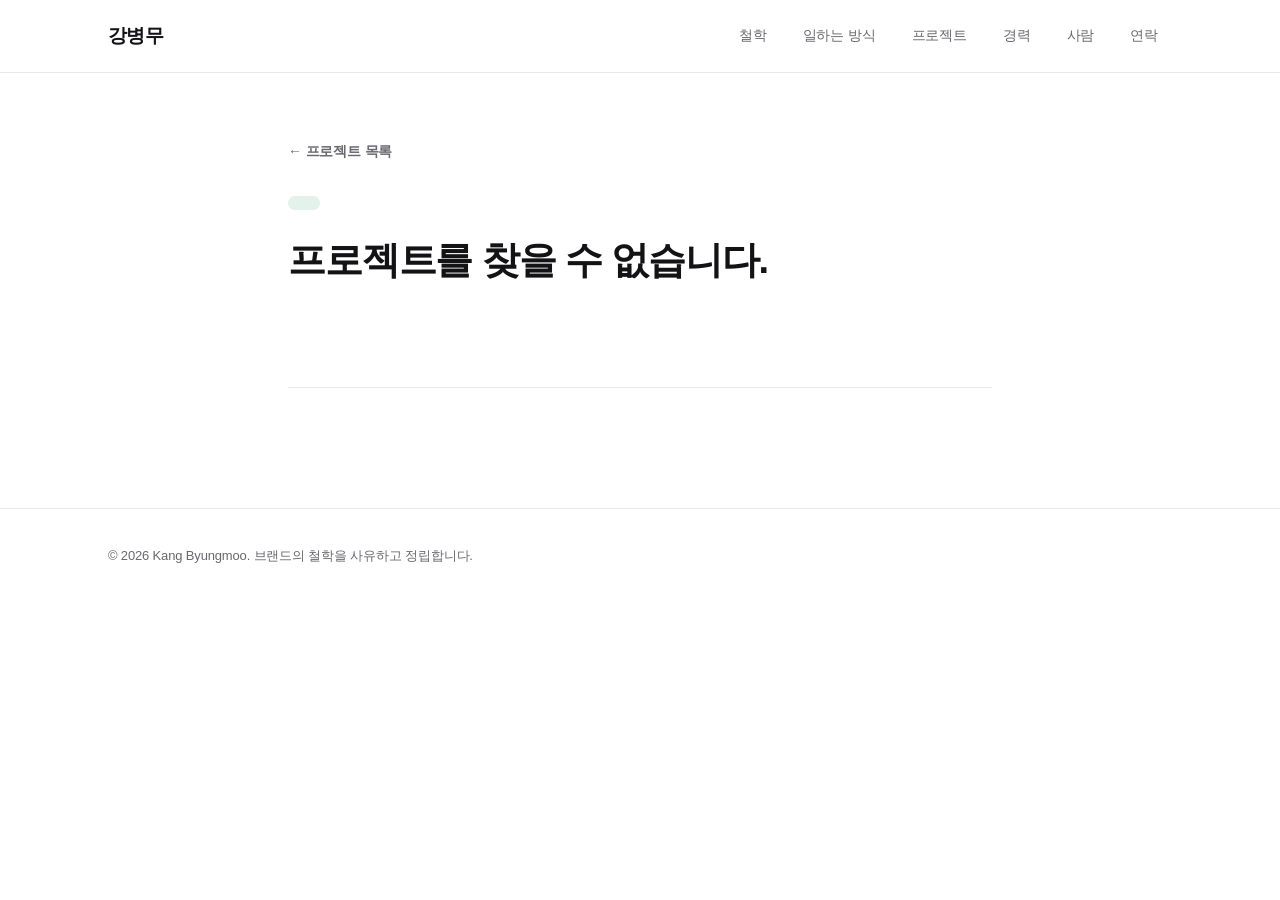
==== project.html @ e7eced91 "first commit" ====
<!DOCTYPE html>
<html lang="ko">
<head>
<meta charset="UTF-8">
<meta name="viewport" content="width=device-width, initial-scale=1.0">
<title>프로젝트 상세 | 강병무</title>
<meta name="description" content="강병무 포트폴리오 프로젝트 상세 페이지">
<link rel="stylesheet" as="style" crossorigin href="https://cdn.jsdelivr.net/gh/orioncactus/pretendard@v1.3.9/dist/web/variable/pretendardvariable-dynamic-subset.min.css">
<link rel="stylesheet" href="css/style.css">
</head>
<body>

<header class="site-header">
  <div class="wrap header-inner">
    <a class="brand" href="index.html#top">강병무</a>
    <nav class="main-nav">
      <a href="index.html#about">철학</a>
      <a href="index.html#work">일하는 방식</a>
      <a href="index.html#projects">프로젝트</a>
      <a href="index.html#career">경력</a>
      <a href="index.html#person">사람</a>
      <a href="index.html#contact">연락</a>
    </nav>
    <button class="nav-toggle" id="navToggle" aria-label="메뉴 열기" aria-expanded="false">
      <span></span><span></span><span></span>
    </button>
  </div>
</header>

<main id="top">
  <section class="detail">
    <div class="wrap detail-wrap">
      <a class="back-link" href="index.html#projects">← 프로젝트 목록</a>

      <div class="detail-head">
        <span class="detail-cat" id="detailCat"></span>
        <h1 id="detailTitle"></h1>
        <div class="tags" id="detailTags"></div>
      </div>

      <div class="detail-cover">
        <img id="detailCover" src="" alt="">
      </div>

      <div class="detail-body" id="detailBody"></div>

      <div class="stat-grid" id="detailStats" hidden></div>

      <nav class="detail-pagenav">
        <a id="prevProject" class="pagenav-link" hidden>← 이전 프로젝트</a>
        <a id="nextProject" class="pagenav-link" hidden>다음 프로젝트 →</a>
      </nav>
    </div>
  </section>
</main>

<footer class="site-footer">
  <div class="wrap">
    <p>&copy; 2026 Kang Byungmoo. 브랜드의 철학을 사유하고 정립합니다.</p>
  </div>
</footer>

<script src="js/projects-data.js"></script>
<script src="js/project.js"></script>
<script src="js/main.js"></script>
</body>
</html>
---- css/style.css ----
:root{
  --bg:#ffffff;
  --bg-alt:#f4f4f6;
  --ink:#131316;
  --ink-soft:#68686f;
  --line:#e9e9ed;
  --accent:#1c6b52;
  --accent-soft:#e3f2ea;
  --terracotta:#ff5b35;
  --terracotta-soft:#ffe9e2;
  --card-bg:#ffffff;
  --max:1120px;
  --radius:20px;
  --sans:"Pretendard Variable", Pretendard, -apple-system, BlinkMacSystemFont, "Segoe UI", sans-serif;
}

*{box-sizing:border-box;}
html{scroll-behavior:smooth;}
body{
  margin:0;
  background:var(--bg);
  color:var(--ink);
  font-family:var(--sans);
  font-weight:400;
  line-height:1.7;
  letter-spacing:-0.01em;
  word-break:keep-all;
  -webkit-font-smoothing:antialiased;
}
a{color:inherit;text-decoration:none;}
ul,ol{list-style:none;margin:0;padding:0;}
h1,h2,h3{font-family:var(--sans);margin:0;letter-spacing:-0.02em;}
img{max-width:100%;display:block;}

.wrap{max-width:var(--max);margin:0 auto;padding:0 28px;}

/* header */
.site-header{
  position:sticky;top:0;z-index:50;
  background:rgba(255,255,255,0.72);
  backdrop-filter:blur(10px);
  -webkit-backdrop-filter:blur(10px);
  border-bottom:1px solid var(--line);
}
.header-inner{
  display:flex;align-items:center;justify-content:space-between;
  height:72px;
}
.brand{font-size:19px;font-weight:800;letter-spacing:-0.03em;}
.main-nav{display:flex;gap:8px;}
.main-nav a{
  font-size:14px;font-weight:500;color:var(--ink-soft);
  padding:8px 14px;border-radius:999px;transition:color .2s, background .2s;
}
.main-nav a:hover{color:var(--ink);background:var(--bg-alt);}
.nav-toggle{
  display:none;flex-direction:column;justify-content:center;gap:5px;
  width:32px;height:32px;background:none;border:none;cursor:pointer;padding:0;
}
.nav-toggle span{display:block;height:2px;background:var(--ink);border-radius:2px;transition:transform .2s, opacity .2s;}

/* hero */
.hero{position:relative;overflow:hidden;padding:128px 0 96px;}
.hero::before{
  content:"";position:absolute;top:-160px;right:-120px;
  width:480px;height:480px;border-radius:50%;z-index:0;
  background:radial-gradient(circle, var(--accent) 0%, transparent 70%);
  opacity:.16;filter:blur(20px);
}
.hero::after{
  content:"";position:absolute;bottom:-180px;left:-140px;
  width:420px;height:420px;border-radius:50%;z-index:0;
  background:radial-gradient(circle, var(--terracotta) 0%, transparent 70%);
  opacity:.12;filter:blur(20px);
}
.hero .wrap{position:relative;z-index:1;}
.hero-grid{
  display:grid;grid-template-columns:1.15fr 0.85fr;gap:64px;align-items:center;
}
.hero-photo{
  border-radius:28px;overflow:hidden;
  box-shadow:0 30px 60px -20px rgba(19,19,22,0.25);
}
.hero-photo img{width:100%;height:100%;object-fit:cover;aspect-ratio:4/3;}
.eyebrow{
  display:inline-flex;align-items:center;gap:8px;
  font-size:13px;letter-spacing:0.02em;
  color:var(--accent);font-weight:700;margin:0 0 22px;
  background:var(--accent-soft);padding:7px 16px;border-radius:999px;
}
.hero h1{
  font-size:clamp(36px, 5.6vw, 64px);
  line-height:1.16;
  font-weight:800;
  letter-spacing:-0.035em;
}
.hero h1 span{color:var(--accent);}
.hero-lead{
  margin:28px 0 0;max-width:560px;
  font-size:18px;line-height:1.6;color:var(--ink-soft);
}
.hero-cta{margin-top:38px;display:flex;gap:14px;flex-wrap:wrap;}
.btn{
  display:inline-block;padding:15px 28px;border-radius:999px;
  font-size:15px;font-weight:600;transition:transform .15s, background .2s, color .2s, box-shadow .2s;
  border:1px solid transparent;
}
.btn:hover{transform:translateY(-2px);}
.btn-primary{background:var(--ink);color:#fff;box-shadow:0 12px 24px -8px rgba(19,19,22,0.35);}
.btn-primary:hover{background:var(--accent);box-shadow:0 14px 28px -8px rgba(28,107,82,0.4);}
.btn-ghost{border-color:var(--line);color:var(--ink);background:#fff;}
.btn-ghost:hover{border-color:var(--ink);}

/* clients */
.clients{padding:32px 0;border-top:1px solid var(--line);border-bottom:1px solid var(--line);}
.clients-label{font-size:12px;color:var(--ink-soft);letter-spacing:0.08em;margin:0 0 14px;font-weight:600;}
.clients-list{display:flex;flex-wrap:wrap;gap:12px 16px;}
.clients-list li{
  font-size:13px;color:var(--ink-soft);font-weight:600;
  background:var(--bg-alt);padding:8px 16px;border-radius:999px;
}

/* sections generic */
section{padding:104px 0;}
.section-title{
  display:flex;align-items:center;gap:14px;
  font-size:30px;font-weight:800;margin-bottom:44px;
  letter-spacing:-0.03em;
}
.section-title .num{
  font-size:12px;color:var(--accent);
  font-weight:700;letter-spacing:0.04em;
  background:var(--accent-soft);padding:6px 12px;border-radius:999px;
}

/* about */
.about-text{
  max-width:680px;font-size:17px;line-height:1.75;color:var(--ink-soft);
  margin:0 0 20px;
}

/* roles */
.role-tabs{display:flex;gap:10px;flex-wrap:wrap;margin-bottom:36px;}
.role-tab{
  padding:11px 22px;border-radius:999px;border:1px solid var(--line);
  background:#fff;color:var(--ink-soft);font-size:14px;font-weight:600;font-family:var(--sans);
  cursor:pointer;transition:all .2s;
}
.role-tab.is-active{background:var(--ink);border-color:var(--ink);color:#fff;}
.role-panel{display:none;}
.role-panel.is-active{display:block;}
.role-desc{max-width:680px;font-size:17px;line-height:1.75;color:var(--ink-soft);}

/* projects */
.filter-bar{display:flex;gap:10px;flex-wrap:wrap;margin-bottom:36px;}
.filter-btn{
  padding:9px 20px;border-radius:999px;border:1px solid var(--line);
  background:var(--card-bg);color:var(--ink-soft);font-size:13px;font-weight:600;font-family:var(--sans);
  cursor:pointer;transition:all .2s;
}
.filter-btn.is-active{background:var(--accent);border-color:var(--accent);color:#fff;}
.project-grid{
  display:grid;grid-template-columns:repeat(3, 1fr);gap:22px;
}
.project-card{
  display:block;
  background:var(--card-bg);border:1px solid var(--line);border-radius:var(--radius);
  overflow:hidden;transition:transform .25s, box-shadow .25s, border-color .25s;
}
.project-card:hover{
  transform:translateY(-6px);
  box-shadow:0 24px 40px -16px rgba(19,19,22,0.16);
  border-color:transparent;
}
.project-cover{width:100%;aspect-ratio:16/9;object-fit:cover;display:block;background:var(--bg-alt);}
.project-card h3{font-size:16px;font-weight:700;line-height:1.5;margin:20px 22px 14px;letter-spacing:-0.01em;}
.project-card .tags{display:flex;flex-wrap:wrap;gap:6px;padding:0 22px 22px;}
.project-card .tags span{
  font-size:12px;padding:5px 12px;border-radius:999px;font-weight:600;
  background:var(--accent-soft);color:var(--accent);
}
.project-card[hidden]{display:none;}

/* career */
.timeline{border-top:1px solid var(--line);}
.timeline li{
  display:grid;grid-template-columns:130px 220px 1fr;gap:20px;
  padding:22px 0;border-bottom:1px solid var(--line);
  align-items:baseline;
}
.tl-period{font-size:13px;color:var(--terracotta);font-weight:700;letter-spacing:0.01em;}
.tl-role{font-size:17px;font-weight:700;letter-spacing:-0.01em;}
.tl-desc{font-size:15px;color:var(--ink-soft);}
.edu{margin-top:24px;font-size:14px;color:var(--ink-soft);}

/* person */
.identity-grid{
  display:grid;grid-template-columns:repeat(4, 1fr);gap:16px;margin-bottom:60px;
}
.identity-card{
  background:var(--bg-alt);border-radius:var(--radius);padding:28px 22px;
  transition:background .2s;
}
.identity-card:hover{background:var(--accent-soft);}
.identity-card h3{font-size:17px;font-weight:700;margin-bottom:8px;}
.identity-card p{font-size:14px;color:var(--ink-soft);margin:0;}
.writing-label{font-size:13px;color:var(--ink-soft);letter-spacing:0.08em;margin:0 0 14px;font-weight:600;}
.writing-list li{border-top:1px solid var(--line);}
.writing-list li:last-child{border-bottom:1px solid var(--line);}
.writing-list a{
  display:flex;justify-content:space-between;align-items:center;
  padding:20px 4px;font-size:16px;font-weight:500;transition:color .2s;
}
.writing-list a:hover{color:var(--accent);}
.writing-list a::after{content:"↗";font-size:14px;color:var(--ink-soft);}

/* contact */
.contact-lead{font-size:19px;color:var(--ink-soft);margin-bottom:32px;}
.contact-list{display:grid;gap:14px;max-width:480px;}
.contact-list li{
  display:flex;justify-content:space-between;align-items:center;
  padding:18px 20px;border-radius:16px;background:var(--bg-alt);
}
.contact-list span{font-size:12px;color:var(--ink-soft);letter-spacing:0.05em;text-transform:uppercase;font-weight:700;}
.contact-list a{font-size:16px;font-weight:600;}
.contact-list a:hover{color:var(--accent);}

/* project detail page */
.detail{padding:64px 0 96px;}
.detail-wrap{max-width:760px;}
.back-link{
  display:inline-flex;align-items:center;gap:6px;
  font-size:14px;font-weight:600;color:var(--ink-soft);margin-bottom:32px;
  transition:color .2s;
}
.back-link:hover{color:var(--accent);}
.detail-head{margin-bottom:32px;}
.detail-cat{
  display:inline-block;font-size:13px;font-weight:700;color:var(--accent);
  background:var(--accent-soft);padding:7px 16px;border-radius:999px;margin-bottom:18px;
}
.detail-head h1{
  font-size:clamp(26px, 4vw, 38px);font-weight:800;line-height:1.3;
  letter-spacing:-0.03em;margin-bottom:18px;
}
.detail-head .tags{display:flex;flex-wrap:wrap;gap:8px;}
.detail-head .tags span{
  font-size:13px;font-weight:600;padding:6px 14px;border-radius:999px;
  background:var(--bg-alt);color:var(--ink-soft);
}
.detail-cover{
  border-radius:var(--radius);overflow:hidden;margin-bottom:40px;
  box-shadow:0 20px 40px -16px rgba(19,19,22,0.18);
}
.detail-cover img{width:100%;aspect-ratio:16/9;object-fit:cover;}
.detail-body h3{
  font-size:20px;font-weight:800;margin:36px 0 14px;letter-spacing:-0.02em;
}
.detail-body p{
  font-size:17px;line-height:1.8;color:var(--ink-soft);margin:0 0 20px;
}
.detail-body p strong{color:var(--ink);font-weight:700;}
.body-list{margin:0 0 20px;padding-left:0;}
.body-list li{
  font-size:16px;line-height:1.7;color:var(--ink-soft);
  padding:12px 0 12px 22px;border-top:1px solid var(--line);position:relative;
}
.body-list li:last-child{border-bottom:1px solid var(--line);}
.body-list li::before{
  content:"";position:absolute;left:2px;top:21px;
  width:6px;height:6px;border-radius:50%;background:var(--terracotta);
}
.body-list a:hover{color:var(--accent);text-decoration:underline;}

.stat-grid{
  display:grid;grid-template-columns:repeat(auto-fit, minmax(180px, 1fr));
  gap:14px;margin:36px 0;
}
.stat-card{
  background:var(--bg-alt);border-radius:16px;padding:22px 20px;
  display:flex;flex-direction:column;gap:4px;
}
.stat-card strong{font-size:24px;font-weight:800;letter-spacing:-0.02em;}
.stat-card span{font-size:14px;color:var(--ink-soft);font-weight:600;}
.stat-card em{font-size:12px;color:var(--ink-soft);font-style:normal;opacity:.75;}

.detail-pagenav{
  display:flex;justify-content:space-between;gap:16px;
  margin-top:48px;padding-top:24px;border-top:1px solid var(--line);
}
.pagenav-link{font-size:14px;font-weight:700;color:var(--ink);transition:color .2s;}
.pagenav-link:hover{color:var(--accent);}

@media (max-width: 640px){
  .detail{padding:40px 0 64px;}
  .detail-pagenav{flex-direction:column;gap:12px;}
}

/* footer */
.site-footer{padding:36px 0;border-top:1px solid var(--line);}
.site-footer p{font-size:13px;color:var(--ink-soft);margin:0;}

/* reveal animation */
.reveal{opacity:0;transform:translateY(16px);transition:opacity .6s ease, transform .6s ease;}
.reveal.is-visible{opacity:1;transform:none;}

/* responsive */
@media (max-width: 860px){
  .project-grid{grid-template-columns:repeat(2, 1fr);}
  .identity-grid{grid-template-columns:repeat(2, 1fr);}
  .timeline li{grid-template-columns:1fr;gap:4px;}
  .hero-grid{grid-template-columns:1fr;gap:32px;}
  .hero-photo{order:-1;max-width:360px;}
}

@media (max-width: 640px){
  .main-nav{
    position:absolute;top:72px;left:0;right:0;
    background:#fff;border-bottom:1px solid var(--line);
    flex-direction:column;padding:12px 24px 20px;gap:2px;
    display:none;
  }
  .main-nav.is-open{display:flex;}
  .main-nav a{padding:12px 4px;border-radius:0;border-bottom:1px solid var(--line);}
  .main-nav a:last-child{border-bottom:none;}
  .nav-toggle{display:flex;}
  section{padding:72px 0;}
  .hero{padding:64px 0 56px;}
  .project-grid{grid-template-columns:1fr;}
  .identity-grid{grid-template-columns:1fr;}
  .contact-list li{flex-direction:column;align-items:flex-start;gap:6px;}
}
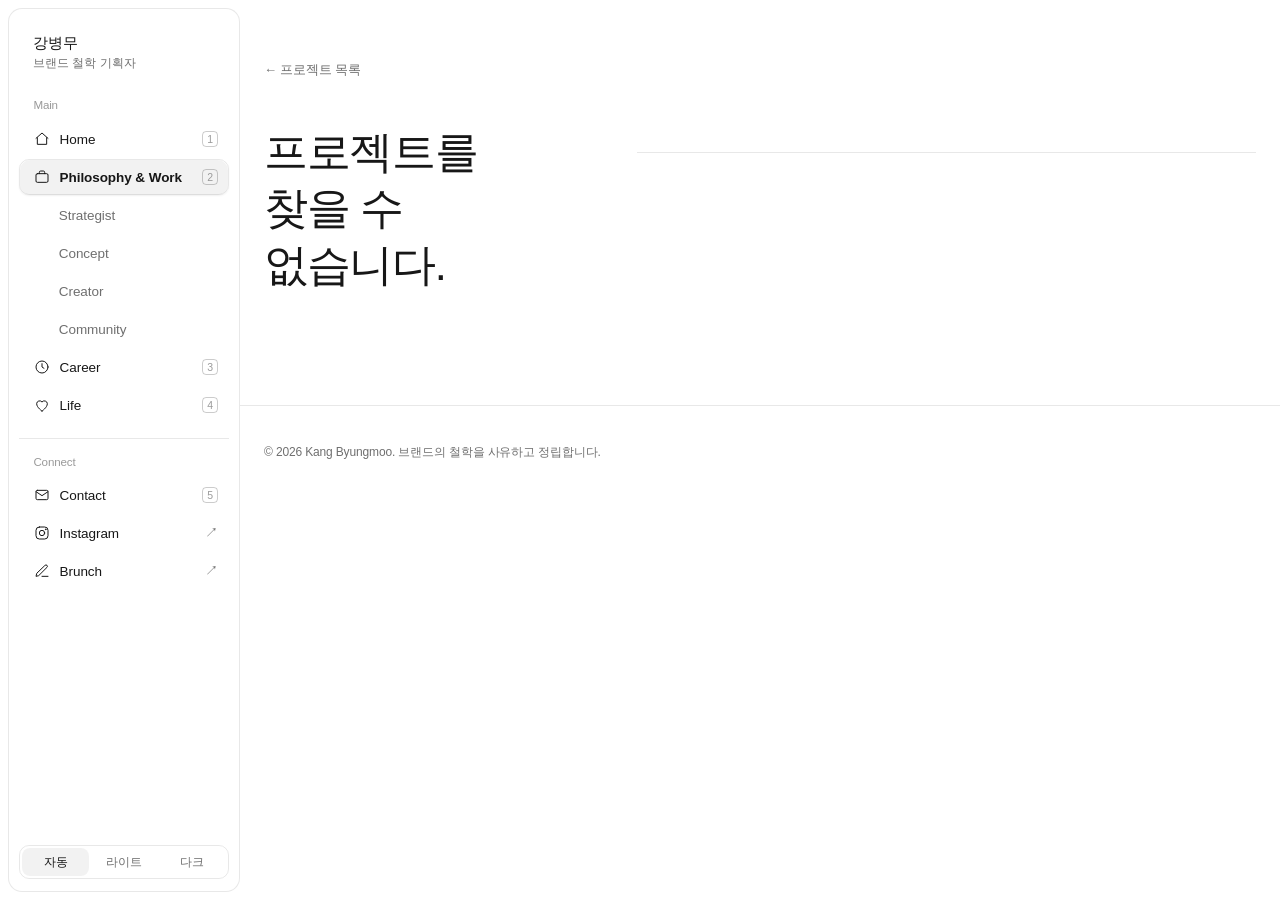
==== commit 96502bb2: "포트폴리오 전면 리디자인 및 Notion 최신화 - 사이드바 + 가벼운 큰 제목 기반 디자인 시스템, 라이트/다크/자동 테마, 모바일 하단 탭바 - Philosophy & Work" ====
--- a/project.html
+++ b/project.html
@@ -3,6 +3,9 @@
 <head>
 <meta charset="UTF-8">
 <meta name="viewport" content="width=device-width, initial-scale=1.0">
+<meta name="theme-color" content="#ffffff" media="(prefers-color-scheme: light)">
+<meta name="theme-color" content="#101010" media="(prefers-color-scheme: dark)">
+<script>(function(){var d=document.documentElement;d.className+=" js";try{var t=localStorage.getItem("theme");if(t==="light"||t==="dark")d.setAttribute("data-theme",t);}catch(e){}})();</script>
 <title>프로젝트 상세 | 강병무</title>
 <meta name="description" content="강병무 포트폴리오 프로젝트 상세 페이지">
 <link rel="stylesheet" as="style" crossorigin href="https://cdn.jsdelivr.net/gh/orioncactus/pretendard@v1.3.9/dist/web/variable/pretendardvariable-dynamic-subset.min.css">
@@ -10,46 +13,45 @@
 </head>
 <body>
 
-<header class="site-header">
-  <div class="wrap header-inner">
-    <a class="brand" href="index.html#top">강병무</a>
-    <nav class="main-nav">
-      <a href="index.html#about">철학</a>
-      <a href="index.html#work">일하는 방식</a>
-      <a href="index.html#projects">프로젝트</a>
-      <a href="index.html#career">경력</a>
-      <a href="index.html#person">사람</a>
-      <a href="index.html#contact">연락</a>
-    </nav>
-    <button class="nav-toggle" id="navToggle" aria-label="메뉴 열기" aria-expanded="false">
-      <span></span><span></span><span></span>
-    </button>
-  </div>
-</header>
+<div id="sidebar"></div>
+<noscript>
+  <nav class="noscript-nav">
+    <a href="index.html">Home</a> <a href="work.html">Philosophy &amp; Work</a> <a href="career.html">Career</a>
+    <a href="life.html">Life</a> <a href="contact.html">Contact</a>
+  </nav>
+</noscript>
 
+<div id="progress" aria-hidden="true"></div>
+<div class="page">
 <main id="top">
   <section class="detail">
     <div class="wrap detail-wrap">
-      <a class="back-link" href="index.html#projects">← 프로젝트 목록</a>
+      <div class="detail-layout">
+        <aside class="detail-side">
+          <a class="back-link" href="work.html">← 프로젝트 목록</a>
 
-      <div class="detail-head">
-        <span class="detail-cat" id="detailCat"></span>
-        <h1 id="detailTitle"></h1>
-        <div class="tags" id="detailTags"></div>
+          <div class="detail-head">
+            <span class="detail-cat" id="detailCat"></span>
+            <h1 id="detailTitle"></h1>
+            <div class="tags" id="detailTags"></div>
+          </div>
+        </aside>
+
+        <div class="detail-main">
+          <div class="detail-cover">
+            <img id="detailCover" src="" alt="">
+          </div>
+
+          <div class="detail-body" id="detailBody"></div>
+
+          <div class="stat-grid" id="detailStats" hidden></div>
+
+          <nav class="detail-pagenav">
+            <a id="prevProject" class="pagenav-link" hidden>← 이전 프로젝트</a>
+            <a id="nextProject" class="pagenav-link" hidden>다음 프로젝트 →</a>
+          </nav>
+        </div>
       </div>
-
-      <div class="detail-cover">
-        <img id="detailCover" src="" alt="">
-      </div>
-
-      <div class="detail-body" id="detailBody"></div>
-
-      <div class="stat-grid" id="detailStats" hidden></div>
-
-      <nav class="detail-pagenav">
-        <a id="prevProject" class="pagenav-link" hidden>← 이전 프로젝트</a>
-        <a id="nextProject" class="pagenav-link" hidden>다음 프로젝트 →</a>
-      </nav>
     </div>
   </section>
 </main>
@@ -59,8 +61,11 @@
     <p>&copy; 2026 Kang Byungmoo. 브랜드의 철학을 사유하고 정립합니다.</p>
   </div>
 </footer>
+</div>
 
+<script src="js/sidebar.js"></script>
 <script src="js/projects-data.js"></script>
+<script src="js/projects-media.js"></script>
 <script src="js/project.js"></script>
 <script src="js/main.js"></script>
 </body>
--- a/css/style.css
+++ b/css/style.css
@@ -1,332 +1,471 @@
+/* ==========================================================================
+   강병무 포트폴리오 — 디자인 시스템 (design-work-order.md 기준)
+   구성: 1 토큰 · 2 기본 · 3 사이드바 · 4 공통 컴포넌트 · 5 홈 · 6 Work · 7 Career
+         8 Life/Contact · 9 프로젝트 상세 · 10 모션 · 11 반응형
+   내용의 구조는 바꾸지 않고 표현(스타일)만 다룬다.
+   ========================================================================== */
+
+/* 1 토큰 ------------------------------------------------------------------ */
 :root{
   --bg:#ffffff;
-  --bg-alt:#f4f4f6;
-  --ink:#131316;
-  --ink-soft:#68686f;
-  --line:#e9e9ed;
+  --bg-sub:#f7f7f8;
+  --ink:#171717;
+  --ink-soft:#6f6f6f;
+  --ink-faint:#9a9a9a;
+  --line:rgba(0,0,0,.09);
+  --line-strong:rgba(0,0,0,.2);
+  --glass:rgba(255,255,255,.62);
+  --pill:rgba(0,0,0,.05);
   --accent:#1c6b52;
-  --accent-soft:#e3f2ea;
-  --terracotta:#ff5b35;
-  --terracotta-soft:#ffe9e2;
-  --card-bg:#ffffff;
-  --max:1120px;
-  --radius:20px;
+  --accent-ink:#ffffff;
+  --img-filter:none;
+  --r-ctl:10px;
+  --r-card:14px;
+  --gap:12px;
+  --pad-x:24px;
+  --max:1280px;
+  --side-w:14.5rem;
+  --sec-y:96px;
+  --ease:cubic-bezier(.2,.7,.2,1);
   --sans:"Pretendard Variable", Pretendard, -apple-system, BlinkMacSystemFont, "Segoe UI", sans-serif;
-}
-
+  color-scheme:light;
+}
+@media (prefers-color-scheme: dark){
+  :root:not([data-theme="light"]){
+    --bg:#101010;
+    --bg-sub:#181818;
+    --ink:#ededed;
+    --ink-soft:#a0a0a0;
+    --ink-faint:#707070;
+    --line:rgba(255,255,255,.1);
+    --line-strong:rgba(255,255,255,.22);
+    --glass:rgba(16,16,16,.62);
+    --pill:rgba(255,255,255,.08);
+    --accent:#5cc7a0;
+    --accent-ink:#101010;
+    --img-filter:brightness(.92);
+    color-scheme:dark;
+  }
+}
+:root[data-theme="dark"]{
+  --bg:#101010;
+  --bg-sub:#181818;
+  --ink:#ededed;
+  --ink-soft:#a0a0a0;
+  --ink-faint:#707070;
+  --line:rgba(255,255,255,.1);
+  --line-strong:rgba(255,255,255,.22);
+  --glass:rgba(16,16,16,.62);
+  --pill:rgba(255,255,255,.08);
+  --accent:#5cc7a0;
+  --accent-ink:#101010;
+  --img-filter:brightness(.92);
+  color-scheme:dark;
+}
+
+/* 2 기본 ------------------------------------------------------------------ */
 *{box-sizing:border-box;}
-html{scroll-behavior:smooth;}
+html{scroll-behavior:smooth;scroll-padding-top:24px;}
 body{
   margin:0;
   background:var(--bg);
   color:var(--ink);
   font-family:var(--sans);
+  font-size:15px;
   font-weight:400;
-  line-height:1.7;
+  line-height:1.75;
   letter-spacing:-0.01em;
   word-break:keep-all;
+  overflow-wrap:break-word;
   -webkit-font-smoothing:antialiased;
+  transition:background-color .2s, color .2s;
 }
 a{color:inherit;text-decoration:none;}
 ul,ol{list-style:none;margin:0;padding:0;}
-h1,h2,h3{font-family:var(--sans);margin:0;letter-spacing:-0.02em;}
-img{max-width:100%;display:block;}
-
-.wrap{max-width:var(--max);margin:0 auto;padding:0 28px;}
-
-/* header */
-.site-header{
-  position:sticky;top:0;z-index:50;
-  background:rgba(255,255,255,0.72);
-  backdrop-filter:blur(10px);
-  -webkit-backdrop-filter:blur(10px);
-  border-bottom:1px solid var(--line);
-}
-.header-inner{
-  display:flex;align-items:center;justify-content:space-between;
-  height:72px;
-}
-.brand{font-size:19px;font-weight:800;letter-spacing:-0.03em;}
-.main-nav{display:flex;gap:8px;}
-.main-nav a{
-  font-size:14px;font-weight:500;color:var(--ink-soft);
-  padding:8px 14px;border-radius:999px;transition:color .2s, background .2s;
-}
-.main-nav a:hover{color:var(--ink);background:var(--bg-alt);}
-.nav-toggle{
-  display:none;flex-direction:column;justify-content:center;gap:5px;
-  width:32px;height:32px;background:none;border:none;cursor:pointer;padding:0;
-}
-.nav-toggle span{display:block;height:2px;background:var(--ink);border-radius:2px;transition:transform .2s, opacity .2s;}
-
-/* hero */
-.hero{position:relative;overflow:hidden;padding:128px 0 96px;}
-.hero::before{
-  content:"";position:absolute;top:-160px;right:-120px;
-  width:480px;height:480px;border-radius:50%;z-index:0;
-  background:radial-gradient(circle, var(--accent) 0%, transparent 70%);
-  opacity:.16;filter:blur(20px);
-}
-.hero::after{
-  content:"";position:absolute;bottom:-180px;left:-140px;
-  width:420px;height:420px;border-radius:50%;z-index:0;
-  background:radial-gradient(circle, var(--terracotta) 0%, transparent 70%);
-  opacity:.12;filter:blur(20px);
-}
-.hero .wrap{position:relative;z-index:1;}
-.hero-grid{
-  display:grid;grid-template-columns:1.15fr 0.85fr;gap:64px;align-items:center;
-}
-.hero-photo{
-  border-radius:28px;overflow:hidden;
-  box-shadow:0 30px 60px -20px rgba(19,19,22,0.25);
-}
-.hero-photo img{width:100%;height:100%;object-fit:cover;aspect-ratio:4/3;}
-.eyebrow{
-  display:inline-flex;align-items:center;gap:8px;
-  font-size:13px;letter-spacing:0.02em;
-  color:var(--accent);font-weight:700;margin:0 0 22px;
-  background:var(--accent-soft);padding:7px 16px;border-radius:999px;
-}
+h1,h2,h3,p,dl,dd,figure{margin:0;}
+h1,h2,h3{font-family:var(--sans);font-weight:500;letter-spacing:-0.03em;text-wrap:balance;}
+img{max-width:100%;display:block;filter:var(--img-filter);}
+::selection{background:color-mix(in srgb, var(--accent) 25%, transparent);}
+:focus-visible{outline:2px solid var(--accent);outline-offset:2px;border-radius:4px;}
+
+.wrap{max-width:var(--max);margin:0 auto;padding:0 var(--pad-x);}
+.page{margin-left:calc(var(--side-w) + .5rem);min-width:0;}
+main > section{padding:var(--sec-y) 0;}
+
+/* 3 사이드바 -------------------------------------------------------------- */
+.side{
+  position:fixed;top:.5rem;left:.5rem;bottom:.5rem;width:var(--side-w);z-index:40;
+  display:flex;flex-direction:column;
+  padding:1.5rem .65rem .75rem;overflow-y:auto;
+  background:var(--glass);
+  backdrop-filter:blur(24px) saturate(1.4);-webkit-backdrop-filter:blur(24px) saturate(1.4);
+  border:.5px solid var(--line);border-radius:var(--r-card);
+}
+@supports not ((backdrop-filter:blur(1px)) or (-webkit-backdrop-filter:blur(1px))){
+  .side{background:var(--bg);}
+}
+.side-brand{display:block;padding:0 .85rem;margin-bottom:1.5rem;font-size:15px;font-weight:500;line-height:1.35;letter-spacing:.2px;}
+.side-brand small{display:block;margin-top:2px;font-size:12px;font-weight:400;color:var(--ink-soft);letter-spacing:0;}
+.side-nav{flex:1;}
+.side-label{
+  margin:.9rem 0 .35rem;padding:.8rem 0 0 .875rem;
+  border-top:.5px solid var(--line);
+  font-size:11.6px;font-weight:500;color:var(--ink-faint);
+}
+.side-nav .side-label:first-child{border-top:none;margin-top:0;padding-top:0;}
+.side-nav a{
+  position:relative;
+  display:flex;align-items:center;gap:.6rem;
+  height:2.25rem;padding:0 .6rem 0 .85rem;margin-top:2px;
+  border-radius:var(--r-ctl);border:.5px solid transparent;
+  font-size:13.5px;font-weight:500;letter-spacing:-0.005em;
+  transition:transform .12s, color .2s;
+}
+.side-nav a::before{
+  content:"";position:absolute;inset:-.5px;border-radius:inherit;
+  background:var(--pill);opacity:0;transition:opacity .2s;z-index:-1;
+}
+.side-nav a:hover::before{opacity:.55;}
+.side-nav a:active{transform:scale(.965);}
+.side-nav a[aria-current="page"]{
+  border-color:var(--line);font-weight:550;
+  box-shadow:0 1px 2px rgba(0,0,0,.06);
+}
+.side-nav a[aria-current="page"]::before{opacity:1;}
+.side-nav svg{flex:none;width:16px;height:16px;fill:none;stroke:currentColor;stroke-width:1.5;stroke-linecap:round;stroke-linejoin:round;}
+.side-nav .t{flex:1;min-width:0;white-space:nowrap;overflow:hidden;text-overflow:ellipsis;}
+.side-nav .t-s{display:none;}
+.side-nav kbd{
+  display:inline-flex;align-items:center;justify-content:center;
+  width:16px;height:16px;border:.5px solid var(--line-strong);border-radius:4px;
+  font:500 10.5px/1 var(--sans);color:var(--ink-faint);
+}
+.side-nav i{font-style:normal;color:var(--ink-soft);font-size:13px;}
+.side-sub{margin-left:1.55rem;height:2rem;font-size:12.5px;color:var(--ink-soft);}
+.side-sub svg{display:none;}
+.side-sub[aria-current="page"]{color:var(--ink);}
+
+.theme-seg{
+  display:grid;grid-template-columns:repeat(3,1fr);gap:2px;
+  margin-top:1rem;padding:2px;
+  border:.5px solid var(--line);border-radius:var(--r-ctl);
+}
+.theme-seg button{
+  height:28px;border:0;border-radius:8px;background:transparent;cursor:pointer;
+  font:500 12px/1 var(--sans);color:var(--ink-soft);
+  transition:background-color .2s, color .2s;
+}
+.theme-seg button:hover{color:var(--ink);}
+.theme-seg button[aria-pressed="true"]{background:var(--pill);color:var(--ink);}
+.foot-theme{display:none;}
+.noscript-nav{padding:12px 16px;border-bottom:.5px solid var(--line);}
+.noscript-nav a{margin-right:12px;font-size:14px;}
+
+/* 4 공통 컴포넌트 --------------------------------------------------------- */
+.act-label{
+  display:block;margin:0 0 14px;
+  font-size:12px;font-weight:500;color:var(--ink-soft);
+}
+.section-title{
+  display:block;margin-bottom:32px;
+  font-size:clamp(24px,2.6vw,32px);line-height:1.3;letter-spacing:-0.02em;
+}
+/* 하위 페이지 제목(Career · Life · Contact): 크고 가볍게 + 밑줄 */
+.career .section-title,#person .section-title,#contact .section-title{
+  font-size:clamp(32px,4vw,56px);line-height:1.2;letter-spacing:-0.03em;
+  margin-bottom:40px;
+  text-decoration:underline;text-decoration-thickness:1px;text-underline-offset:.18em;
+  text-decoration-color:var(--line-strong);
+}
+.btn{
+  display:inline-flex;align-items:center;height:40px;padding:0 18px;
+  border-radius:var(--r-ctl);border:.5px solid transparent;
+  font-size:14px;font-weight:500;letter-spacing:-0.005em;
+  transition:transform .12s, background-color .2s, color .2s, border-color .2s;
+}
+.btn:active{transform:scale(.97);}
+.btn-primary{background:var(--ink);color:var(--bg);}
+.btn-primary:hover{background:var(--accent);color:var(--accent-ink);}
+.btn-ghost{border-color:var(--line-strong);color:var(--ink);background:transparent;}
+.btn-ghost:hover{background:var(--bg-sub);}
+.hero-cta{margin-top:32px;display:flex;gap:10px;flex-wrap:wrap;}
+.more-link{margin-top:32px;font-size:14px;font-weight:500;}
+.more-link a{border-bottom:1px solid var(--line-strong);padding-bottom:1px;transition:color .2s, border-color .2s;}
+.more-link a:hover{color:var(--accent);border-color:var(--accent);}
+
+/* 5 홈 ------------------------------------------------------------------- */
+main > .hero{
+  min-height:82svh;display:flex;align-items:flex-end;
+  padding:var(--sec-y) 0 72px;
+}
+.hero .wrap{width:100%;}
+.hero-grid{display:grid;grid-template-columns:minmax(0,1fr) 240px;gap:64px;align-items:end;}
+.hero-photo{border-radius:var(--r-card);overflow:hidden;border:.5px solid var(--line);}
+.hero-photo img{width:100%;aspect-ratio:4/5;object-fit:cover;}
+.eyebrow{margin:0 0 20px;font-size:12px;font-weight:500;color:var(--ink-soft);}
 .hero h1{
-  font-size:clamp(36px, 5.6vw, 64px);
-  line-height:1.16;
-  font-weight:800;
-  letter-spacing:-0.035em;
-}
+  font-size:clamp(38px,4.6vw,68px);line-height:1.15;letter-spacing:-0.03em;
+  max-width:16ch;
+}
+.hero h1 br{display:none;}
 .hero h1 span{color:var(--accent);}
-.hero-lead{
-  margin:28px 0 0;max-width:560px;
-  font-size:18px;line-height:1.6;color:var(--ink-soft);
-}
-.hero-cta{margin-top:38px;display:flex;gap:14px;flex-wrap:wrap;}
-.btn{
-  display:inline-block;padding:15px 28px;border-radius:999px;
-  font-size:15px;font-weight:600;transition:transform .15s, background .2s, color .2s, box-shadow .2s;
-  border:1px solid transparent;
-}
-.btn:hover{transform:translateY(-2px);}
-.btn-primary{background:var(--ink);color:#fff;box-shadow:0 12px 24px -8px rgba(19,19,22,0.35);}
-.btn-primary:hover{background:var(--accent);box-shadow:0 14px 28px -8px rgba(28,107,82,0.4);}
-.btn-ghost{border-color:var(--line);color:var(--ink);background:#fff;}
-.btn-ghost:hover{border-color:var(--ink);}
-
-/* clients */
-.clients{padding:32px 0;border-top:1px solid var(--line);border-bottom:1px solid var(--line);}
-.clients-label{font-size:12px;color:var(--ink-soft);letter-spacing:0.08em;margin:0 0 14px;font-weight:600;}
-.clients-list{display:flex;flex-wrap:wrap;gap:12px 16px;}
-.clients-list li{
-  font-size:13px;color:var(--ink-soft);font-weight:600;
-  background:var(--bg-alt);padding:8px 16px;border-radius:999px;
-}
-
-/* sections generic */
-section{padding:104px 0;}
-.section-title{
-  display:flex;align-items:center;gap:14px;
-  font-size:30px;font-weight:800;margin-bottom:44px;
-  letter-spacing:-0.03em;
-}
-.section-title .num{
-  font-size:12px;color:var(--accent);
-  font-weight:700;letter-spacing:0.04em;
-  background:var(--accent-soft);padding:6px 12px;border-radius:999px;
-}
-
-/* about */
-.about-text{
-  max-width:680px;font-size:17px;line-height:1.75;color:var(--ink-soft);
-  margin:0 0 20px;
-}
-
-/* roles */
-.role-tabs{display:flex;gap:10px;flex-wrap:wrap;margin-bottom:36px;}
-.role-tab{
-  padding:11px 22px;border-radius:999px;border:1px solid var(--line);
-  background:#fff;color:var(--ink-soft);font-size:14px;font-weight:600;font-family:var(--sans);
-  cursor:pointer;transition:all .2s;
-}
-.role-tab.is-active{background:var(--ink);border-color:var(--ink);color:#fff;}
-.role-panel{display:none;}
-.role-panel.is-active{display:block;}
-.role-desc{max-width:680px;font-size:17px;line-height:1.75;color:var(--ink-soft);}
-
-/* projects */
-.filter-bar{display:flex;gap:10px;flex-wrap:wrap;margin-bottom:36px;}
-.filter-btn{
-  padding:9px 20px;border-radius:999px;border:1px solid var(--line);
-  background:var(--card-bg);color:var(--ink-soft);font-size:13px;font-weight:600;font-family:var(--sans);
-  cursor:pointer;transition:all .2s;
-}
-.filter-btn.is-active{background:var(--accent);border-color:var(--accent);color:#fff;}
-.project-grid{
-  display:grid;grid-template-columns:repeat(3, 1fr);gap:22px;
-}
-.project-card{
-  display:block;
-  background:var(--card-bg);border:1px solid var(--line);border-radius:var(--radius);
-  overflow:hidden;transition:transform .25s, box-shadow .25s, border-color .25s;
-}
-.project-card:hover{
-  transform:translateY(-6px);
-  box-shadow:0 24px 40px -16px rgba(19,19,22,0.16);
-  border-color:transparent;
-}
-.project-cover{width:100%;aspect-ratio:16/9;object-fit:cover;display:block;background:var(--bg-alt);}
-.project-card h3{font-size:16px;font-weight:700;line-height:1.5;margin:20px 22px 14px;letter-spacing:-0.01em;}
-.project-card .tags{display:flex;flex-wrap:wrap;gap:6px;padding:0 22px 22px;}
-.project-card .tags span{
-  font-size:12px;padding:5px 12px;border-radius:999px;font-weight:600;
-  background:var(--accent-soft);color:var(--accent);
-}
-.project-card[hidden]{display:none;}
-
-/* career */
-.timeline{border-top:1px solid var(--line);}
-.timeline li{
-  display:grid;grid-template-columns:130px 220px 1fr;gap:20px;
-  padding:22px 0;border-bottom:1px solid var(--line);
-  align-items:baseline;
-}
-.tl-period{font-size:13px;color:var(--terracotta);font-weight:700;letter-spacing:0.01em;}
-.tl-role{font-size:17px;font-weight:700;letter-spacing:-0.01em;}
-.tl-desc{font-size:15px;color:var(--ink-soft);}
-.edu{margin-top:24px;font-size:14px;color:var(--ink-soft);}
-
-/* person */
-.identity-grid{
-  display:grid;grid-template-columns:repeat(4, 1fr);gap:16px;margin-bottom:60px;
-}
+.hero-lead{margin-top:28px;max-width:56ch;font-size:17px;line-height:1.6;color:var(--ink-soft);}
+.hero-two{margin-top:24px;display:grid;gap:8px;max-width:60ch;}
+.hero-two div{display:grid;grid-template-columns:56px 1fr;gap:12px;align-items:baseline;}
+.hero-two dt{font-size:12px;font-weight:500;color:var(--ink-soft);}
+.hero-two dd{font-size:15px;color:var(--ink);}
+.hero-two + .hero-cta{margin-top:28px;}
+
+.about{border-top:.5px solid var(--line);}
+.big-quote{
+  max-width:20ch;margin-bottom:32px;
+  font-size:clamp(28px,4vw,52px);font-weight:500;line-height:1.3;letter-spacing:-0.03em;
+}
+.big-quote span{color:var(--accent);}
+.about-text,.role-desc{max-width:62ch;font-size:16px;line-height:1.8;color:var(--ink-soft);}
+.about-text + .about-text{margin-top:16px;}
+
+.projects{border-top:.5px solid var(--line);}
+
+/* 철학적 소양: 번호 행으로 표시 (내용·순서는 그대로) */
+.persona{margin-top:56px;}
+.persona-title{font-size:20px;font-weight:600;letter-spacing:-0.02em;margin-bottom:6px;}
+.persona-lead{margin-bottom:20px;font-size:15px;color:var(--ink-soft);}
+.persona-list{counter-reset:p;border-top:.5px solid var(--line);}
+.persona-item{border-bottom:.5px solid var(--line);}
+.persona-item a{
+  counter-increment:p;
+  display:grid;grid-template-columns:40px 200px minmax(0,1fr);column-gap:16px;row-gap:2px;
+  align-items:baseline;padding:20px 8px;border-radius:var(--r-ctl);
+  transition:background-color .2s;
+}
+.persona-item a::before{
+  content:counter(p,decimal-leading-zero);
+  font-size:12px;font-weight:500;color:var(--ink-faint);font-variant-numeric:tabular-nums;
+}
+.persona-item a:hover{background:var(--bg-sub);}
+.persona-name{font-size:17px;font-weight:600;letter-spacing:-0.02em;}
+.persona-desc{font-size:14.5px;line-height:1.65;color:var(--ink-soft);}
+.persona-proj{grid-column:3;font-size:12px;font-weight:500;color:var(--ink-faint);}
+.persona-item a:hover .persona-name{color:var(--accent);}
+.projects .persona-list{margin-top:8px;}
+
+.clients{padding:40px 0;border-top:.5px solid var(--line);}
+.clients-label{margin-bottom:14px;font-size:12px;font-weight:500;color:var(--ink-soft);}
+.clients-list{display:flex;flex-wrap:wrap;font-size:15px;color:var(--ink);}
+.clients-list li + li::before{content:"·";margin:0 .65em;color:var(--ink-faint);}
+.contact{border-top:.5px solid var(--line);}
+.contact-lead{max-width:24ch;margin-bottom:8px;font-size:clamp(24px,3vw,36px);line-height:1.35;font-weight:500;letter-spacing:-0.03em;}
+
+/* 6 Philosophy & Work ---------------------------------------------------- */
+.work-role{border-top:.5px solid var(--line);padding:72px 0 !important;}
+.work-role .role-desc{margin-bottom:36px;}
+.project-grid{display:grid;grid-template-columns:repeat(4,1fr);column-gap:var(--gap);row-gap:32px;}
+.project-card{display:block;}
+.project-cover{
+  width:100%;height:auto;aspect-ratio:16/10;object-fit:cover;
+  border-radius:var(--r-card);border:.5px solid var(--line);background:var(--bg-sub);
+  transition:transform .4s var(--ease);
+}
+.project-card .thumb{display:block;overflow:hidden;border-radius:var(--r-card);}
+.project-card:hover .project-cover{transform:scale(1.025);}
+.project-card:active{transform:scale(.985);}
+.project-card h3{
+  margin:12px 0 6px;font-size:15px;font-weight:600;line-height:1.45;letter-spacing:-0.01em;
+  display:-webkit-box;-webkit-line-clamp:2;-webkit-box-orient:vertical;overflow:hidden;
+}
+.project-card:hover h3{text-decoration:underline;text-underline-offset:.2em;text-decoration-thickness:1px;}
+.project-card .tags{display:flex;flex-wrap:wrap;font-size:12px;font-weight:500;color:var(--ink-soft);}
+.project-card .tags span + span::before{content:"·";margin:0 .5em;color:var(--ink-faint);}
+.project-cover-empty{
+  display:flex;align-items:center;justify-content:center;
+  font-size:12px;font-weight:500;letter-spacing:.12em;color:var(--ink-soft);
+}
+
+/* 7 Career --------------------------------------------------------------- */
+.career-focus{margin-bottom:56px;}
+.focus-list{max-width:760px;border-top:.5px solid var(--line);}
+.focus-list li{padding:12px 0;border-bottom:.5px solid var(--line);font-size:15px;}
+.co-block{padding:40px 0;border-top:.5px solid var(--line);max-width:860px;}
+.co-head{display:flex;justify-content:space-between;align-items:baseline;gap:16px;flex-wrap:wrap;margin-bottom:14px;}
+.co-head h3{font-size:24px;font-weight:500;letter-spacing:-0.02em;}
+.co-head h3 small{margin-left:8px;font-size:13px;font-weight:400;color:var(--ink-soft);letter-spacing:0;}
+.co-period{font-size:13px;font-weight:500;color:var(--ink-soft);font-variant-numeric:tabular-nums;}
+.co-intro{margin-bottom:20px;font-size:15px;line-height:1.8;color:var(--ink-soft);}
+.co-intro strong{color:var(--ink);font-weight:600;}
+.co-roles > li{margin-top:18px;}
+.co-roles > li > strong{font-size:15px;font-weight:600;}
+.co-roles ul{margin:8px 0 0 4px;padding-left:18px;list-style:disc;}
+.co-roles ul ul{list-style:circle;}
+.co-roles ul li{margin-top:5px;font-size:14.5px;line-height:1.65;color:var(--ink-soft);}
+.co-roles ul li::marker{color:var(--ink-faint);}
+
+/* 8 Life · Contact ------------------------------------------------------- */
+.identity-grid{counter-reset:id;border-top:.5px solid var(--line);margin-bottom:56px;}
 .identity-card{
-  background:var(--bg-alt);border-radius:var(--radius);padding:28px 22px;
-  transition:background .2s;
-}
-.identity-card:hover{background:var(--accent-soft);}
-.identity-card h3{font-size:17px;font-weight:700;margin-bottom:8px;}
-.identity-card p{font-size:14px;color:var(--ink-soft);margin:0;}
-.writing-label{font-size:13px;color:var(--ink-soft);letter-spacing:0.08em;margin:0 0 14px;font-weight:600;}
-.writing-list li{border-top:1px solid var(--line);}
-.writing-list li:last-child{border-bottom:1px solid var(--line);}
+  counter-increment:id;
+  display:grid;grid-template-columns:40px 180px minmax(0,1fr);column-gap:16px;align-items:baseline;
+  min-height:64px;padding:18px 8px;border-bottom:.5px solid var(--line);border-radius:var(--r-ctl);
+  transition:background-color .2s;
+}
+.identity-card::before{
+  content:counter(id,decimal-leading-zero);
+  font-size:12px;font-weight:500;color:var(--ink-faint);font-variant-numeric:tabular-nums;
+}
+.identity-card:hover{background:var(--bg-sub);}
+.identity-card h3{font-size:17px;font-weight:600;letter-spacing:-0.02em;}
+.identity-card p{font-size:14.5px;color:var(--ink-soft);}
+.writing-label{margin-bottom:14px;font-size:12px;font-weight:500;color:var(--ink-soft);}
+.writing-list{border-top:.5px solid var(--line);}
+.writing-list li{border-bottom:.5px solid var(--line);}
 .writing-list a{
-  display:flex;justify-content:space-between;align-items:center;
-  padding:20px 4px;font-size:16px;font-weight:500;transition:color .2s;
-}
-.writing-list a:hover{color:var(--accent);}
+  display:flex;justify-content:space-between;align-items:center;gap:16px;
+  min-height:64px;padding:12px 8px;border-radius:var(--r-ctl);
+  font-size:16px;font-weight:500;transition:background-color .2s;
+}
+.writing-list a:hover{background:var(--bg-sub);text-decoration:underline;text-underline-offset:.2em;text-decoration-thickness:1px;}
 .writing-list a::after{content:"↗";font-size:14px;color:var(--ink-soft);}
 
-/* contact */
-.contact-lead{font-size:19px;color:var(--ink-soft);margin-bottom:32px;}
-.contact-list{display:grid;gap:14px;max-width:480px;}
+.contact-list{max-width:620px;margin-top:32px;border-top:.5px solid var(--line);}
 .contact-list li{
-  display:flex;justify-content:space-between;align-items:center;
-  padding:18px 20px;border-radius:16px;background:var(--bg-alt);
-}
-.contact-list span{font-size:12px;color:var(--ink-soft);letter-spacing:0.05em;text-transform:uppercase;font-weight:700;}
-.contact-list a{font-size:16px;font-weight:600;}
+  display:flex;justify-content:space-between;align-items:center;gap:16px;
+  min-height:56px;padding:10px 0;border-bottom:.5px solid var(--line);
+}
+.contact-list span{font-size:12px;font-weight:500;color:var(--ink-soft);min-width:84px;}
+.contact-list a{flex:1;font-size:16px;font-weight:500;}
 .contact-list a:hover{color:var(--accent);}
-
-/* project detail page */
-.detail{padding:64px 0 96px;}
-.detail-wrap{max-width:760px;}
+.copy-btn{
+  height:28px;padding:0 10px;border:.5px solid var(--line-strong);border-radius:8px;background:transparent;cursor:pointer;
+  font:500 12px/1 var(--sans);color:var(--ink-soft);transition:background-color .2s, color .2s;
+}
+.copy-btn:hover{background:var(--bg-sub);color:var(--ink);}
+#contact .contact-lead{margin-bottom:0;}
+
+/* 9 프로젝트 상세 --------------------------------------------------------- */
+main > .detail{padding:56px 0 var(--sec-y);}
+.detail-wrap{max-width:var(--max);}
+.detail-layout{display:grid;grid-template-columns:minmax(0,4fr) minmax(0,8fr);gap:64px;align-items:start;}
+.detail-side{position:sticky;top:24px;}
 .back-link{
-  display:inline-flex;align-items:center;gap:6px;
-  font-size:14px;font-weight:600;color:var(--ink-soft);margin-bottom:32px;
-  transition:color .2s;
-}
-.back-link:hover{color:var(--accent);}
-.detail-head{margin-bottom:32px;}
-.detail-cat{
-  display:inline-block;font-size:13px;font-weight:700;color:var(--accent);
-  background:var(--accent-soft);padding:7px 16px;border-radius:999px;margin-bottom:18px;
-}
-.detail-head h1{
-  font-size:clamp(26px, 4vw, 38px);font-weight:800;line-height:1.3;
-  letter-spacing:-0.03em;margin-bottom:18px;
-}
-.detail-head .tags{display:flex;flex-wrap:wrap;gap:8px;}
-.detail-head .tags span{
-  font-size:13px;font-weight:600;padding:6px 14px;border-radius:999px;
-  background:var(--bg-alt);color:var(--ink-soft);
-}
-.detail-cover{
-  border-radius:var(--radius);overflow:hidden;margin-bottom:40px;
-  box-shadow:0 20px 40px -16px rgba(19,19,22,0.18);
-}
-.detail-cover img{width:100%;aspect-ratio:16/9;object-fit:cover;}
-.detail-body h3{
-  font-size:20px;font-weight:800;margin:36px 0 14px;letter-spacing:-0.02em;
-}
-.detail-body p{
-  font-size:17px;line-height:1.8;color:var(--ink-soft);margin:0 0 20px;
-}
-.detail-body p strong{color:var(--ink);font-weight:700;}
-.body-list{margin:0 0 20px;padding-left:0;}
+  display:inline-flex;align-items:center;gap:6px;margin-bottom:28px;
+  font-size:13px;font-weight:500;color:var(--ink-soft);transition:color .2s;
+}
+.back-link:hover{color:var(--ink);}
+.detail-cat{display:block;margin-bottom:14px;font-size:12px;font-weight:500;color:var(--ink-soft);}
+.detail-head h1{font-size:clamp(28px,3.4vw,44px);line-height:1.3;letter-spacing:-0.03em;margin-bottom:16px;}
+.detail-head .tags{display:flex;flex-wrap:wrap;font-size:12px;font-weight:500;color:var(--ink-soft);}
+.detail-head .tags span + span::before{content:"·";margin:0 .5em;color:var(--ink-faint);}
+.detail-cover{border-radius:var(--r-card);overflow:hidden;border:.5px solid var(--line);margin-bottom:40px;}
+.detail-cover img{width:100%;aspect-ratio:16/10;object-fit:cover;}
+.detail-body{max-width:none;}
+.detail-body > p,.detail-body > h3,.detail-body > .body-list{max-width:62ch;}
+.detail-body h3{font-size:20px;font-weight:600;margin:40px 0 14px;letter-spacing:-0.02em;}
+.detail-body h3:first-child{margin-top:0;}
+.detail-body p{font-size:16px;line-height:1.8;color:var(--ink);opacity:.9;margin:0 0 18px;}
+.detail-body p strong{font-weight:600;opacity:1;}
+.body-list{margin:0 0 24px;border-top:.5px solid var(--line);}
 .body-list li{
-  font-size:16px;line-height:1.7;color:var(--ink-soft);
-  padding:12px 0 12px 22px;border-top:1px solid var(--line);position:relative;
-}
-.body-list li:last-child{border-bottom:1px solid var(--line);}
-.body-list li::before{
-  content:"";position:absolute;left:2px;top:21px;
-  width:6px;height:6px;border-radius:50%;background:var(--terracotta);
-}
-.body-list a:hover{color:var(--accent);text-decoration:underline;}
-
-.stat-grid{
-  display:grid;grid-template-columns:repeat(auto-fit, minmax(180px, 1fr));
-  gap:14px;margin:36px 0;
-}
-.stat-card{
-  background:var(--bg-alt);border-radius:16px;padding:22px 20px;
-  display:flex;flex-direction:column;gap:4px;
-}
-.stat-card strong{font-size:24px;font-weight:800;letter-spacing:-0.02em;}
-.stat-card span{font-size:14px;color:var(--ink-soft);font-weight:600;}
-.stat-card em{font-size:12px;color:var(--ink-soft);font-style:normal;opacity:.75;}
-
+  font-size:15px;line-height:1.7;color:var(--ink-soft);
+  padding:12px 0 12px 22px;border-bottom:.5px solid var(--line);position:relative;
+}
+.body-list li::before{content:"—";position:absolute;left:0;top:12px;color:var(--ink-faint);}
+.body-list a{text-decoration:underline;text-decoration-thickness:1px;text-underline-offset:.2em;text-decoration-color:var(--line-strong);color:var(--ink);}
+.body-list a:hover{color:var(--accent);text-decoration-color:var(--accent);}
+.body-img{margin:8px 0 26px;}
+.body-img img{width:100%;height:auto;border-radius:var(--r-card);border:.5px solid var(--line);}
+/* 갤러리: 2열 기본, 3장 이상이면 3열(모바일은 2열 유지), 항목이 1개면 한 줄 */
+.body-gallery{display:grid;grid-template-columns:repeat(2,minmax(0,1fr));gap:var(--gap);margin:8px 0 26px;}
+.body-gallery[data-n="1"]{grid-template-columns:minmax(0,1fr);}
+.body-gallery[data-n="3"],.body-gallery[data-n="6"]{grid-template-columns:repeat(3,minmax(0,1fr));}
+.body-gallery figure{min-width:0;}
+.body-gallery img{width:100%;height:auto;border-radius:var(--r-card);border:.5px solid var(--line);background:var(--bg-sub);}
+.body-gallery a{display:block;overflow:hidden;border-radius:var(--r-card);}
+.body-gallery a img{transition:transform .4s var(--ease);}
+.body-gallery a:hover img{transform:scale(1.02);}
+.body-gallery figcaption{margin-top:8px;font-size:12px;line-height:1.5;color:var(--ink-soft);}
+@media (max-width:700px){
+  .body-gallery[data-n="3"],.body-gallery[data-n="6"]{grid-template-columns:repeat(2,minmax(0,1fr));}
+}
+
+.stat-grid{display:grid;grid-template-columns:repeat(auto-fit,minmax(180px,1fr));gap:0;margin:40px 0;max-width:none;}
+.stat-card{display:flex;flex-direction:column;gap:6px;padding:4px 24px;border-left:.5px solid var(--line);}
+.stat-card:first-child{padding-left:0;border-left:0;}
+.stat-card strong{
+  font-size:clamp(32px,3.6vw,48px);font-weight:500;line-height:1.1;letter-spacing:-0.03em;
+  font-variant-numeric:tabular-nums;
+}
+.stat-card span{font-size:13px;color:var(--ink-soft);}
+.stat-card em{font-size:12px;font-style:normal;color:var(--ink-faint);}
 .detail-pagenav{
   display:flex;justify-content:space-between;gap:16px;
-  margin-top:48px;padding-top:24px;border-top:1px solid var(--line);
-}
-.pagenav-link{font-size:14px;font-weight:700;color:var(--ink);transition:color .2s;}
+  margin-top:56px;padding-top:24px;border-top:.5px solid var(--line);
+}
+.pagenav-link{font-size:14px;font-weight:500;transition:color .2s;}
 .pagenav-link:hover{color:var(--accent);}
-
-@media (max-width: 640px){
-  .detail{padding:40px 0 64px;}
+#progress{
+  position:fixed;top:0;left:calc(var(--side-w) + .5rem);right:0;height:2px;z-index:60;
+  background:var(--ink);transform-origin:0 50%;transform:scaleX(0);pointer-events:none;
+}
+
+.site-footer{padding:36px 0;border-top:.5px solid var(--line);}
+.site-footer p{font-size:12px;color:var(--ink-soft);}
+
+/* 10 모션 ----------------------------------------------------------------- */
+.js .reveal{opacity:0;transform:translateY(8px);transition:opacity .4s var(--ease), transform .4s var(--ease);}
+.js .reveal.is-visible{opacity:1;transform:none;}
+@media (prefers-reduced-motion: reduce){
+  html{scroll-behavior:auto;}
+  *,*::before,*::after{transition-duration:0s !important;animation-duration:0s !important;}
+  .js .reveal{opacity:1;transform:none;}
+  .project-card:hover .project-cover{transform:none;}
+  #progress{display:none;}
+}
+
+/* 11 반응형 --------------------------------------------------------------- */
+@media (max-width:1380px){
+  .project-grid{grid-template-columns:repeat(3,1fr);}
+}
+@media (max-width:1080px){
+  .project-grid{grid-template-columns:repeat(2,1fr);}
+  .detail-layout{grid-template-columns:minmax(0,1fr);gap:32px;}
+  .detail-side{position:static;}
+  .hero-grid{grid-template-columns:minmax(0,1fr) 200px;gap:40px;}
+}
+@media (max-width:860px){
+  .persona-item a{grid-template-columns:32px minmax(0,1fr);}
+  .persona-desc,.persona-proj{grid-column:2;}
+  .identity-card{grid-template-columns:32px minmax(0,1fr);row-gap:2px;}
+  .identity-card p{grid-column:2;}
+}
+@media (max-width:700px){
+  :root{--pad-x:16px;--sec-y:64px;}
+  .page{margin-left:0;padding-bottom:calc(88px + env(safe-area-inset-bottom));}
+  .side{
+    top:auto;left:0;right:0;bottom:0;width:100%;height:calc(72px + env(safe-area-inset-bottom));
+    flex-direction:row;align-items:center;justify-content:center;
+    padding:.5rem .5rem calc(.5rem + env(safe-area-inset-bottom));overflow:hidden;
+    border-width:.5px 0 0;border-radius:20px 20px 0 0;
+  }
+  .side-brand,.side-label,.theme-seg,.side-nav kbd,.side-nav i,.side-nav a[target],.side-nav a.side-sub{display:none;}
+  .side-nav{flex:1;display:flex;justify-content:space-around;gap:2px;}
+  .side-nav a{
+    flex:1;flex-direction:column;justify-content:center;gap:3px;height:56px;min-width:48px;margin:0;padding:0 4px;
+    font-size:10.5px;
+  }
+  .side-nav a[aria-current="page"]{box-shadow:none;}
+  .side-nav svg{width:20px;height:20px;}
+  .side-nav .t{display:none;}
+  .side-nav .t-s{display:block;line-height:1;}
+  .foot-theme{display:grid;max-width:240px;margin-top:20px;}
+  #progress{left:0;}
+  main > .hero{min-height:0;align-items:flex-start;padding:40px 0 56px;}
+  .hero-grid{grid-template-columns:minmax(0,1fr);gap:28px;}
+  .hero-photo{order:-1;width:160px;}
+  .hero h1{max-width:none;}
+  .project-grid{grid-template-columns:minmax(0,1fr);}
+  .co-head{flex-direction:column;gap:4px;}
+  .contact-list li{flex-wrap:wrap;}
   .detail-pagenav{flex-direction:column;gap:12px;}
-}
-
-/* footer */
-.site-footer{padding:36px 0;border-top:1px solid var(--line);}
-.site-footer p{font-size:13px;color:var(--ink-soft);margin:0;}
-
-/* reveal animation */
-.reveal{opacity:0;transform:translateY(16px);transition:opacity .6s ease, transform .6s ease;}
-.reveal.is-visible{opacity:1;transform:none;}
-
-/* responsive */
-@media (max-width: 860px){
-  .project-grid{grid-template-columns:repeat(2, 1fr);}
-  .identity-grid{grid-template-columns:repeat(2, 1fr);}
-  .timeline li{grid-template-columns:1fr;gap:4px;}
-  .hero-grid{grid-template-columns:1fr;gap:32px;}
-  .hero-photo{order:-1;max-width:360px;}
-}
-
-@media (max-width: 640px){
-  .main-nav{
-    position:absolute;top:72px;left:0;right:0;
-    background:#fff;border-bottom:1px solid var(--line);
-    flex-direction:column;padding:12px 24px 20px;gap:2px;
-    display:none;
-  }
-  .main-nav.is-open{display:flex;}
-  .main-nav a{padding:12px 4px;border-radius:0;border-bottom:1px solid var(--line);}
-  .main-nav a:last-child{border-bottom:none;}
-  .nav-toggle{display:flex;}
-  section{padding:72px 0;}
-  .hero{padding:64px 0 56px;}
-  .project-grid{grid-template-columns:1fr;}
-  .identity-grid{grid-template-columns:1fr;}
-  .contact-list li{flex-direction:column;align-items:flex-start;gap:6px;}
-}
+  .stat-card{padding:12px 0;border-left:0;border-top:.5px solid var(--line);}
+  .stat-card:first-child{border-top:0;}
+}
